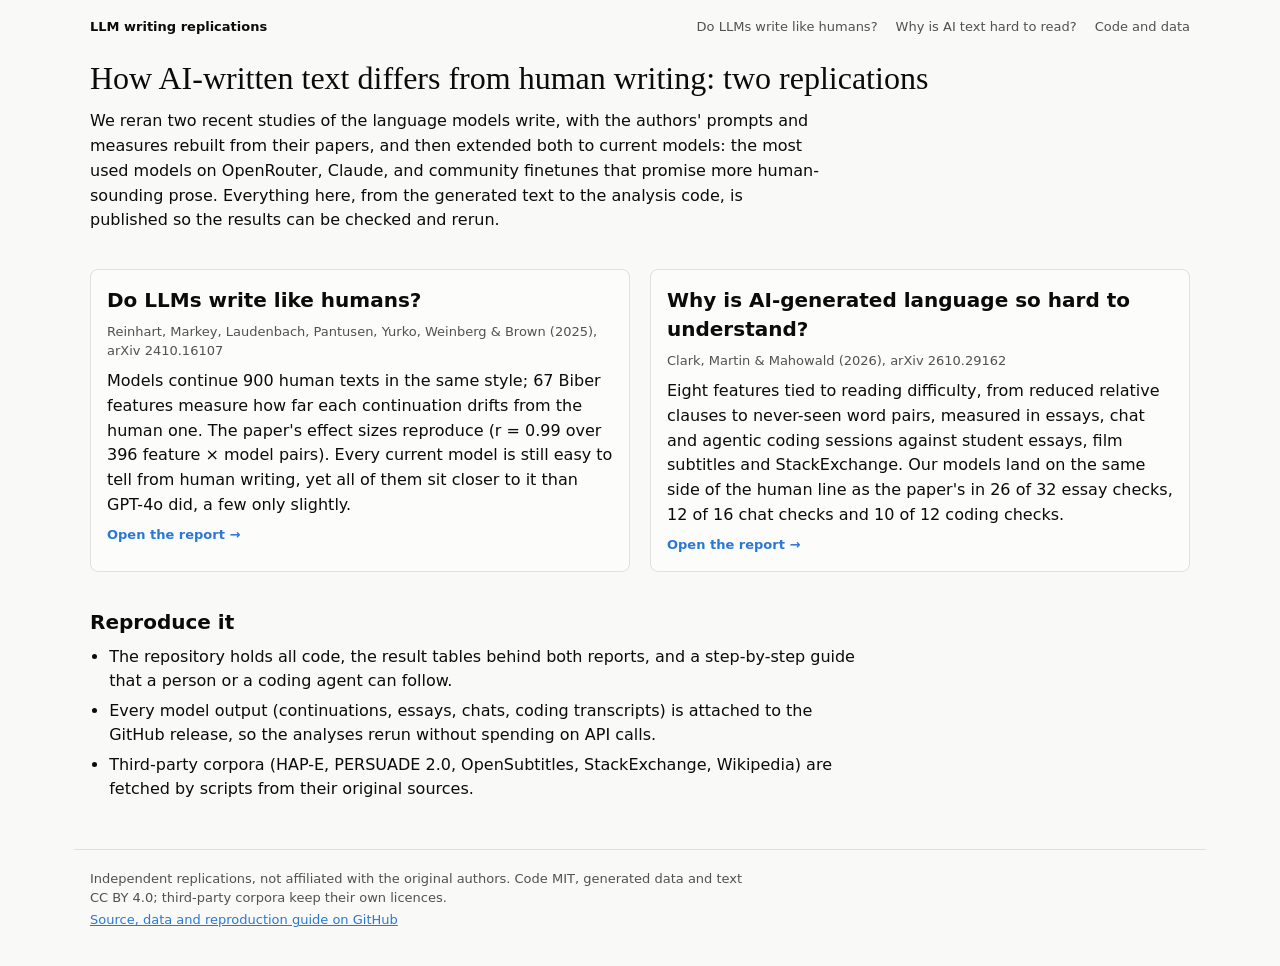
==== docs/index.html @ b3b4297e "Replications of Reinhart et al. (2025) and Clark et al. (2026) Code, result tables and the GitHub Pa" ====
<!doctype html>
<html lang="en">
<head>
<meta charset="utf-8">
<meta name="viewport" content="width=device-width, initial-scale=1">
<title>LLM Writing Replications</title>
<meta name="description" content="Two replications of studies on how AI-written text differs from human writing.">
<link rel="stylesheet" href="assets/site.css">
</head>
<body data-datasets="">
<nav class="site-nav"><a class="home" href="">LLM writing replications</a><a href="reinhart2025/">Do LLMs write like humans?</a><a href="clark2026/">Why is AI text hard to read?</a><a href="https://github.com/EnyMan/llm-writing-replications">Code and data</a></nav>
<main class="site-main">
<div class="home-page">
  <header style="display:grid; gap: var(--cds-gap-sm)">
    <h1>How AI-written text differs from human writing: two replications</h1>
    <p>We reran two recent studies of the language models write, with the authors' prompts and measures rebuilt from their papers,
      and then extended both to current models: the most used models on OpenRouter, Claude, and community finetunes that promise
      more human-sounding prose. Everything here, from the generated text to the analysis code, is published so the results can be checked and rerun.</p>
  </header>

  <div class="cards">
    <a class="card" href="reinhart2025/">
      <h2>Do LLMs write like humans?</h2>
      <span class="cite">Reinhart, Markey, Laudenbach, Pantusen, Yurko, Weinberg &amp; Brown (2025), arXiv 2410.16107</span>
      <p>Models continue 900 human texts in the same style; 67 Biber features measure how far each continuation drifts from the human one.
        The paper's effect sizes reproduce (r = 0.99 over 396 feature × model pairs). Every current model is still easy to tell from human
        writing, yet all of them sit closer to it than GPT-4o did, a few only slightly.</p>
      <span class="go">Open the report →</span>
    </a>
    <a class="card" href="clark2026/">
      <h2>Why is AI-generated language so hard to understand?</h2>
      <span class="cite">Clark, Martin &amp; Mahowald (2026), arXiv 2610.29162</span>
      <p>Eight features tied to reading difficulty, from reduced relative clauses to never-seen word pairs, measured in essays, chat and
        agentic coding sessions against student essays, film subtitles and StackExchange. Our models land on the same side of the human
        line as the paper's in 26 of 32 essay checks, 12 of 16 chat checks and 10 of 12 coding checks.</p>
      <span class="go">Open the report →</span>
    </a>
  </div>

  <section style="display:grid; gap: var(--cds-gap-sm)">
    <h2 style="font-size: var(--cds-font-size-heading); font-weight: var(--cds-font-weight-medium); margin: 0">Reproduce it</h2>
    <ul>
      <li>The repository holds all code, the result tables behind both reports, and a step-by-step guide that a person or a coding agent can follow.</li>
      <li>Every model output (continuations, essays, chats, coding transcripts) is attached to the GitHub release, so the analyses rerun without spending on API calls.</li>
      <li>Third-party corpora (HAP-E, PERSUADE 2.0, OpenSubtitles, StackExchange, Wikipedia) are fetched by scripts from their original sources.</li>
    </ul>
  </section>
</div>

</main>
<footer class="site-foot"><p>Independent replications, not affiliated with the original authors. Code MIT, generated data and text CC BY 4.0; third-party corpora keep their own licences.</p><p><a href="https://github.com/EnyMan/llm-writing-replications">Source, data and reproduction guide on GitHub</a></p></footer>
</body>
</html>
---- docs/assets/site.css ----
/* Shared tokens for the report pages. The report fragments (reinhart2025/report, clark2026/report) were written
   against these names; colors follow a validated categorical / diverging palette, light and dark. */
:root {
  --color-bg: #f9f9f7;
  --color-panel: #fcfcfb;
  --color-fg: #0b0b0b;
  --color-fg-muted: #52514e;
  --color-border-line: #e1e0d9;
  --cds-text-secondary: #52514e;
  --cds-chart-grid: #e1e0d9;
  --cds-chart-axis: #c3c2b7;
  --cds-chart-muted: #898781;
  --cds-chart-reference: #52514e;
  --cds-surface-popover: #fcfcfb;
  --cds-border: #c3c2b7;
  --cds-shadow-popover: 0 4px 16px rgba(0, 0, 0, 0.12);
  --cds-radius: 8px;
  --cds-gap-sm: 8px;
  --cds-gap-md: 12px;
  --cds-gap-lg: 20px;
  --cds-gap-xl: 36px;
  --cds-pad-lg: 16px;
  --cds-font-size-caption: 13px;
  --cds-font-size-body: 16px;
  --cds-font-size-heading: 20px;
  --cds-font-size-title: 32px;
  --cds-font-weight-medium: 600;
  --font-anthropic-sans: "Inter", system-ui, -apple-system, "Segoe UI", Roboto, sans-serif;
  --font-anthropic-serif: "Source Serif 4", Georgia, "Times New Roman", serif;
  --series-1: #2a78d6; --series-2: #eb6834; --series-3: #1baf7a;
  color-scheme: light;
}
@media (prefers-color-scheme: dark) {
  :root:not([data-theme="light"]) {
    --color-bg: #0d0d0d; --color-panel: #1a1a19; --color-fg: #f0efec; --color-fg-muted: #c3c2b7;
    --color-border-line: #2c2c2a; --cds-text-secondary: #c3c2b7; --cds-chart-grid: #2c2c2a; --cds-chart-axis: #383835;
    --cds-chart-reference: #c3c2b7; --cds-surface-popover: #1a1a19; --cds-border: #383835;
    --cds-shadow-popover: 0 4px 16px rgba(0, 0, 0, 0.5);
    --series-1: #3987e5; --series-2: #d95926; --series-3: #199e70;
    color-scheme: dark;
  }
}
:root[data-theme="dark"] {
  --color-bg: #0d0d0d; --color-panel: #1a1a19; --color-fg: #f0efec; --color-fg-muted: #c3c2b7;
  --color-border-line: #2c2c2a; --cds-text-secondary: #c3c2b7; --cds-chart-grid: #2c2c2a; --cds-chart-axis: #383835;
  --cds-chart-reference: #c3c2b7; --cds-surface-popover: #1a1a19; --cds-border: #383835;
  --cds-shadow-popover: 0 4px 16px rgba(0, 0, 0, 0.5);
  --series-1: #3987e5; --series-2: #d95926; --series-3: #199e70;
  color-scheme: dark;
}
@media (max-width: 600px) { :root { --cds-font-size-title: 26px; --cds-gap-xl: 28px; } }

* { box-sizing: border-box; }
html, body { margin: 0; }
body { background: var(--color-bg); color: var(--color-fg); font-family: var(--font-anthropic-sans); line-height: 1.45; }
a { color: var(--series-1); }
.site-nav, .site-main, .site-foot { max-width: 1132px; margin: 0 auto; padding: 0 16px; }
.site-nav { display: flex; flex-wrap: wrap; gap: 6px 18px; align-items: baseline; padding-top: 18px; padding-bottom: 18px;
            font-size: var(--cds-font-size-caption); color: var(--color-fg-muted); }
.site-nav a { color: inherit; text-decoration: none; }
.site-nav a:hover, .site-nav a[aria-current] { color: var(--color-fg); text-decoration: underline; }
.site-nav .home { font-weight: var(--cds-font-weight-medium); color: var(--color-fg); margin-right: auto; }
.site-main { padding-bottom: 48px; }
.site-foot { border-top: 1px solid var(--color-border-line); padding-top: 16px; padding-bottom: 32px;
             font-size: var(--cds-font-size-caption); color: var(--color-fg-muted); }
.site-foot p { margin: 4px 0; max-width: 80ch; }

/* landing page */
.home-page { display: grid; gap: var(--cds-gap-xl); max-width: 1100px; }
.home-page h1 { font-family: var(--font-anthropic-serif); font-weight: 400; font-size: var(--cds-font-size-title); margin: 0; text-wrap: balance; }
.home-page p { margin: 0; max-width: 72ch; line-height: 1.55; }
.cards { display: grid; grid-template-columns: repeat(auto-fit, minmax(300px, 1fr)); gap: var(--cds-gap-lg); }
.card { display: grid; gap: var(--cds-gap-sm); align-content: start; padding: var(--cds-pad-lg); border: 1px solid var(--color-border-line);
        border-radius: var(--cds-radius); background: var(--color-panel); color: inherit; text-decoration: none; }
.card:hover { border-color: var(--cds-border); }
.card h2 { font-size: var(--cds-font-size-heading); font-weight: var(--cds-font-weight-medium); margin: 0; }
.card .cite { color: var(--color-fg-muted); font-size: var(--cds-font-size-caption); }
.card .go { color: var(--series-1); font-size: var(--cds-font-size-caption); font-weight: var(--cds-font-weight-medium); }
.home-page ul { margin: 0; padding-left: 1.2em; display: grid; gap: 6px; max-width: 76ch; line-height: 1.5; }
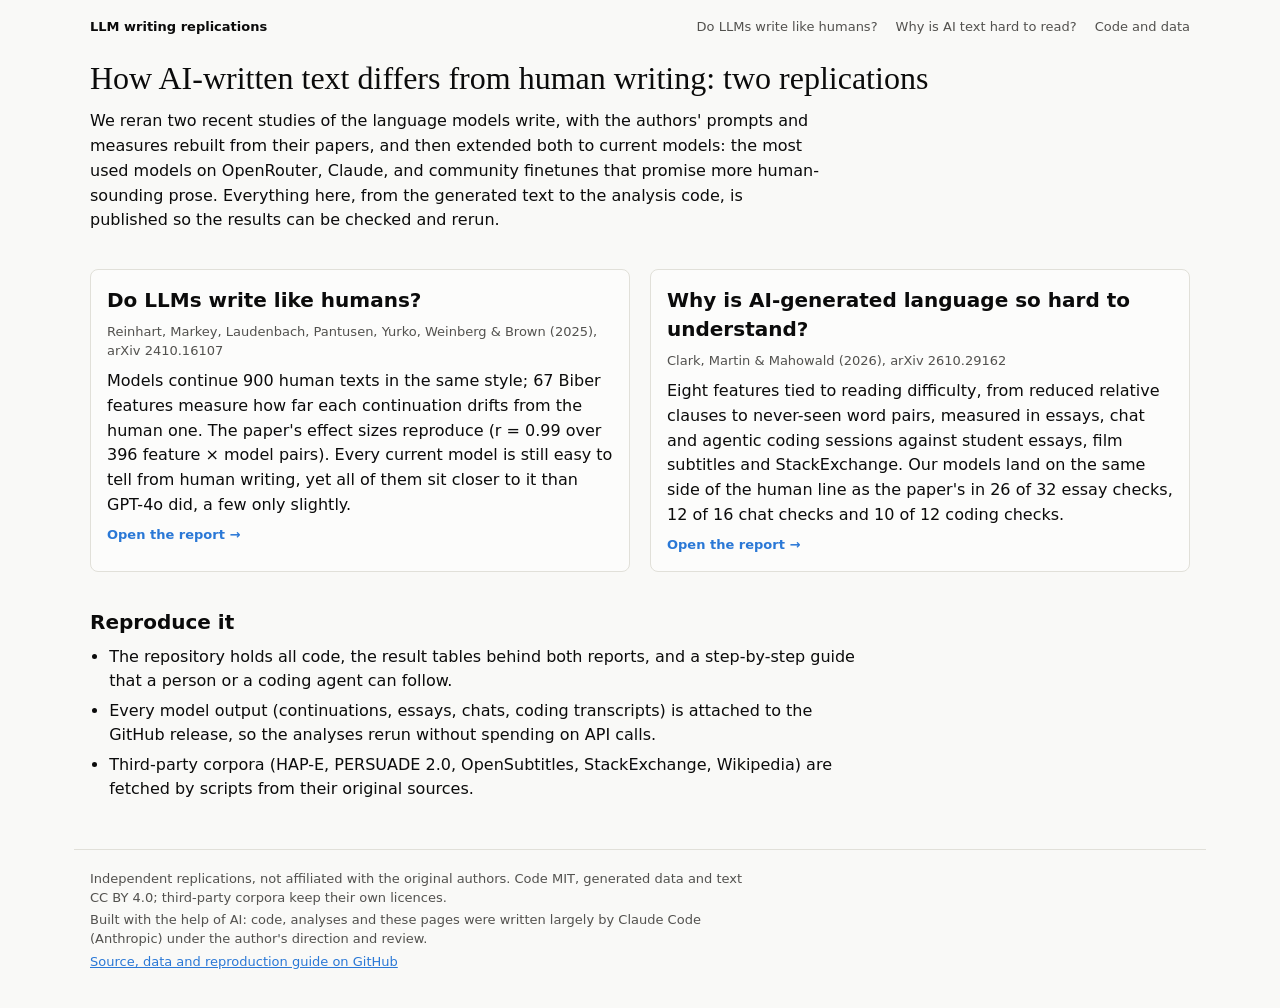
==== commit 668682b9: "Add AI-assistance disclaimer and pre-publication fixes - README and site footer: note that the proje" ====
--- a/docs/index.html
+++ b/docs/index.html
@@ -11,7 +11,7 @@
 <nav class="site-nav"><a class="home" href="">LLM writing replications</a><a href="reinhart2025/">Do LLMs write like humans?</a><a href="clark2026/">Why is AI text hard to read?</a><a href="https://github.com/EnyMan/llm-writing-replications">Code and data</a></nav>
 <main class="site-main">
 <div class="home-page">
-  <header style="display:grid; gap: var(--cds-gap-sm)">
+  <header style="display:grid; gap: var(--ds-gap-sm)">
     <h1>How AI-written text differs from human writing: two replications</h1>
     <p>We reran two recent studies of the language models write, with the authors' prompts and measures rebuilt from their papers,
       and then extended both to current models: the most used models on OpenRouter, Claude, and community finetunes that promise
@@ -37,8 +37,8 @@
     </a>
   </div>
 
-  <section style="display:grid; gap: var(--cds-gap-sm)">
-    <h2 style="font-size: var(--cds-font-size-heading); font-weight: var(--cds-font-weight-medium); margin: 0">Reproduce it</h2>
+  <section style="display:grid; gap: var(--ds-gap-sm)">
+    <h2 style="font-size: var(--ds-font-size-heading); font-weight: var(--ds-font-weight-medium); margin: 0">Reproduce it</h2>
     <ul>
       <li>The repository holds all code, the result tables behind both reports, and a step-by-step guide that a person or a coding agent can follow.</li>
       <li>Every model output (continuations, essays, chats, coding transcripts) is attached to the GitHub release, so the analyses rerun without spending on API calls.</li>
@@ -48,6 +48,6 @@
 </div>
 
 </main>
-<footer class="site-foot"><p>Independent replications, not affiliated with the original authors. Code MIT, generated data and text CC BY 4.0; third-party corpora keep their own licences.</p><p><a href="https://github.com/EnyMan/llm-writing-replications">Source, data and reproduction guide on GitHub</a></p></footer>
+<footer class="site-foot"><p>Independent replications, not affiliated with the original authors. Code MIT, generated data and text CC BY 4.0; third-party corpora keep their own licences.</p><p>Built with the help of AI: code, analyses and these pages were written largely by Claude Code (Anthropic) under the author's direction and review.</p><p><a href="https://github.com/EnyMan/llm-writing-replications">Source, data and reproduction guide on GitHub</a></p></footer>
 </body>
 </html>
--- a/docs/assets/site.css
+++ b/docs/assets/site.css
@@ -6,74 +6,74 @@
   --color-fg: #0b0b0b;
   --color-fg-muted: #52514e;
   --color-border-line: #e1e0d9;
-  --cds-text-secondary: #52514e;
-  --cds-chart-grid: #e1e0d9;
-  --cds-chart-axis: #c3c2b7;
-  --cds-chart-muted: #898781;
-  --cds-chart-reference: #52514e;
-  --cds-surface-popover: #fcfcfb;
-  --cds-border: #c3c2b7;
-  --cds-shadow-popover: 0 4px 16px rgba(0, 0, 0, 0.12);
-  --cds-radius: 8px;
-  --cds-gap-sm: 8px;
-  --cds-gap-md: 12px;
-  --cds-gap-lg: 20px;
-  --cds-gap-xl: 36px;
-  --cds-pad-lg: 16px;
-  --cds-font-size-caption: 13px;
-  --cds-font-size-body: 16px;
-  --cds-font-size-heading: 20px;
-  --cds-font-size-title: 32px;
-  --cds-font-weight-medium: 600;
-  --font-anthropic-sans: "Inter", system-ui, -apple-system, "Segoe UI", Roboto, sans-serif;
-  --font-anthropic-serif: "Source Serif 4", Georgia, "Times New Roman", serif;
+  --ds-text-secondary: #52514e;
+  --ds-chart-grid: #e1e0d9;
+  --ds-chart-axis: #c3c2b7;
+  --ds-chart-muted: #898781;
+  --ds-chart-reference: #52514e;
+  --ds-surface-popover: #fcfcfb;
+  --ds-border: #c3c2b7;
+  --ds-shadow-popover: 0 4px 16px rgba(0, 0, 0, 0.12);
+  --ds-radius: 8px;
+  --ds-gap-sm: 8px;
+  --ds-gap-md: 12px;
+  --ds-gap-lg: 20px;
+  --ds-gap-xl: 36px;
+  --ds-pad-lg: 16px;
+  --ds-font-size-caption: 13px;
+  --ds-font-size-body: 16px;
+  --ds-font-size-heading: 20px;
+  --ds-font-size-title: 32px;
+  --ds-font-weight-medium: 600;
+  --font-sans: "Inter", system-ui, -apple-system, "Segoe UI", Roboto, sans-serif;
+  --font-serif: "Source Serif 4", Georgia, "Times New Roman", serif;
   --series-1: #2a78d6; --series-2: #eb6834; --series-3: #1baf7a;
   color-scheme: light;
 }
 @media (prefers-color-scheme: dark) {
   :root:not([data-theme="light"]) {
     --color-bg: #0d0d0d; --color-panel: #1a1a19; --color-fg: #f0efec; --color-fg-muted: #c3c2b7;
-    --color-border-line: #2c2c2a; --cds-text-secondary: #c3c2b7; --cds-chart-grid: #2c2c2a; --cds-chart-axis: #383835;
-    --cds-chart-reference: #c3c2b7; --cds-surface-popover: #1a1a19; --cds-border: #383835;
-    --cds-shadow-popover: 0 4px 16px rgba(0, 0, 0, 0.5);
+    --color-border-line: #2c2c2a; --ds-text-secondary: #c3c2b7; --ds-chart-grid: #2c2c2a; --ds-chart-axis: #383835;
+    --ds-chart-reference: #c3c2b7; --ds-surface-popover: #1a1a19; --ds-border: #383835;
+    --ds-shadow-popover: 0 4px 16px rgba(0, 0, 0, 0.5);
     --series-1: #3987e5; --series-2: #d95926; --series-3: #199e70;
     color-scheme: dark;
   }
 }
 :root[data-theme="dark"] {
   --color-bg: #0d0d0d; --color-panel: #1a1a19; --color-fg: #f0efec; --color-fg-muted: #c3c2b7;
-  --color-border-line: #2c2c2a; --cds-text-secondary: #c3c2b7; --cds-chart-grid: #2c2c2a; --cds-chart-axis: #383835;
-  --cds-chart-reference: #c3c2b7; --cds-surface-popover: #1a1a19; --cds-border: #383835;
-  --cds-shadow-popover: 0 4px 16px rgba(0, 0, 0, 0.5);
+  --color-border-line: #2c2c2a; --ds-text-secondary: #c3c2b7; --ds-chart-grid: #2c2c2a; --ds-chart-axis: #383835;
+  --ds-chart-reference: #c3c2b7; --ds-surface-popover: #1a1a19; --ds-border: #383835;
+  --ds-shadow-popover: 0 4px 16px rgba(0, 0, 0, 0.5);
   --series-1: #3987e5; --series-2: #d95926; --series-3: #199e70;
   color-scheme: dark;
 }
-@media (max-width: 600px) { :root { --cds-font-size-title: 26px; --cds-gap-xl: 28px; } }
+@media (max-width: 600px) { :root { --ds-font-size-title: 26px; --ds-gap-xl: 28px; } }
 
 * { box-sizing: border-box; }
 html, body { margin: 0; }
-body { background: var(--color-bg); color: var(--color-fg); font-family: var(--font-anthropic-sans); line-height: 1.45; }
+body { background: var(--color-bg); color: var(--color-fg); font-family: var(--font-sans); line-height: 1.45; }
 a { color: var(--series-1); }
 .site-nav, .site-main, .site-foot { max-width: 1132px; margin: 0 auto; padding: 0 16px; }
 .site-nav { display: flex; flex-wrap: wrap; gap: 6px 18px; align-items: baseline; padding-top: 18px; padding-bottom: 18px;
-            font-size: var(--cds-font-size-caption); color: var(--color-fg-muted); }
+            font-size: var(--ds-font-size-caption); color: var(--color-fg-muted); }
 .site-nav a { color: inherit; text-decoration: none; }
 .site-nav a:hover, .site-nav a[aria-current] { color: var(--color-fg); text-decoration: underline; }
-.site-nav .home { font-weight: var(--cds-font-weight-medium); color: var(--color-fg); margin-right: auto; }
+.site-nav .home { font-weight: var(--ds-font-weight-medium); color: var(--color-fg); margin-right: auto; }
 .site-main { padding-bottom: 48px; }
 .site-foot { border-top: 1px solid var(--color-border-line); padding-top: 16px; padding-bottom: 32px;
-             font-size: var(--cds-font-size-caption); color: var(--color-fg-muted); }
+             font-size: var(--ds-font-size-caption); color: var(--color-fg-muted); }
 .site-foot p { margin: 4px 0; max-width: 80ch; }
 
 /* landing page */
-.home-page { display: grid; gap: var(--cds-gap-xl); max-width: 1100px; }
-.home-page h1 { font-family: var(--font-anthropic-serif); font-weight: 400; font-size: var(--cds-font-size-title); margin: 0; text-wrap: balance; }
+.home-page { display: grid; gap: var(--ds-gap-xl); max-width: 1100px; }
+.home-page h1 { font-family: var(--font-serif); font-weight: 400; font-size: var(--ds-font-size-title); margin: 0; text-wrap: balance; }
 .home-page p { margin: 0; max-width: 72ch; line-height: 1.55; }
-.cards { display: grid; grid-template-columns: repeat(auto-fit, minmax(300px, 1fr)); gap: var(--cds-gap-lg); }
-.card { display: grid; gap: var(--cds-gap-sm); align-content: start; padding: var(--cds-pad-lg); border: 1px solid var(--color-border-line);
-        border-radius: var(--cds-radius); background: var(--color-panel); color: inherit; text-decoration: none; }
-.card:hover { border-color: var(--cds-border); }
-.card h2 { font-size: var(--cds-font-size-heading); font-weight: var(--cds-font-weight-medium); margin: 0; }
-.card .cite { color: var(--color-fg-muted); font-size: var(--cds-font-size-caption); }
-.card .go { color: var(--series-1); font-size: var(--cds-font-size-caption); font-weight: var(--cds-font-weight-medium); }
+.cards { display: grid; grid-template-columns: repeat(auto-fit, minmax(300px, 1fr)); gap: var(--ds-gap-lg); }
+.card { display: grid; gap: var(--ds-gap-sm); align-content: start; padding: var(--ds-pad-lg); border: 1px solid var(--color-border-line);
+        border-radius: var(--ds-radius); background: var(--color-panel); color: inherit; text-decoration: none; }
+.card:hover { border-color: var(--ds-border); }
+.card h2 { font-size: var(--ds-font-size-heading); font-weight: var(--ds-font-weight-medium); margin: 0; }
+.card .cite { color: var(--color-fg-muted); font-size: var(--ds-font-size-caption); }
+.card .go { color: var(--series-1); font-size: var(--ds-font-size-caption); font-weight: var(--ds-font-weight-medium); }
 .home-page ul { margin: 0; padding-left: 1.2em; display: grid; gap: 6px; max-width: 76ch; line-height: 1.5; }
